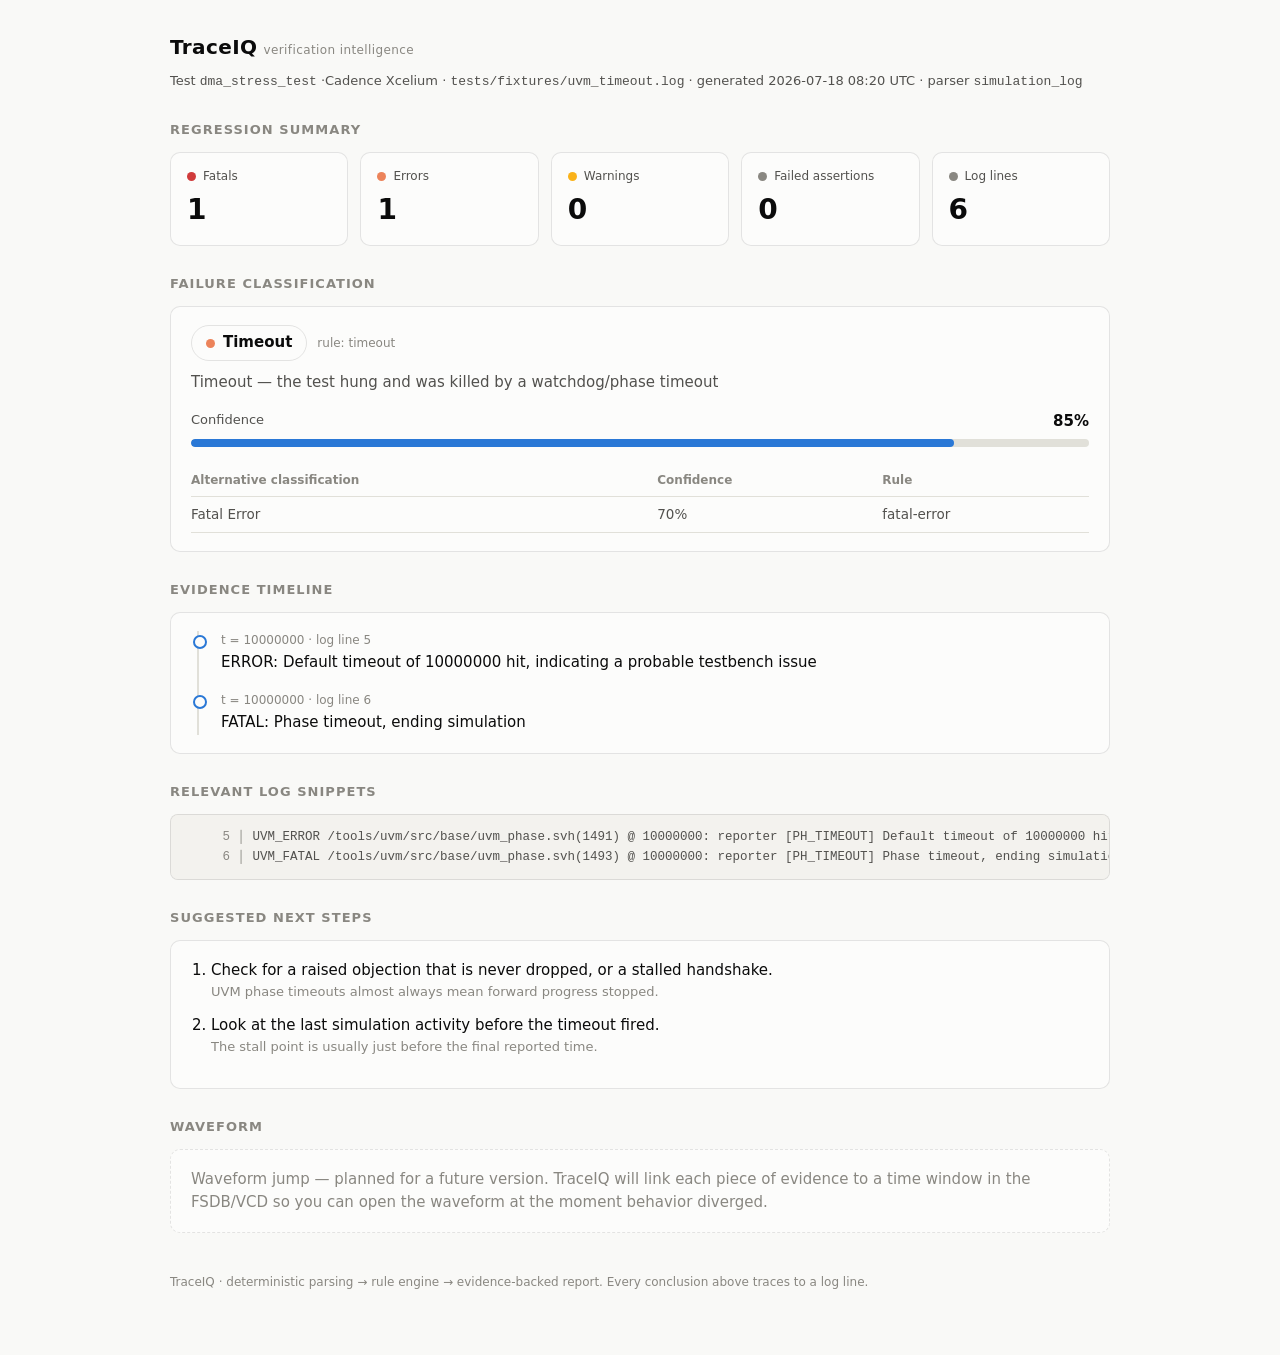
==== traceiq-sample-report.html @ 84b0ac48 "feat: add TraceIQ project card with GitHub link and sample report Co-Authored-By: Claude Fable 5 <no" ====
<!doctype html>
<html lang="en">
<head>
<meta charset="utf-8">
<meta name="viewport" content="width=device-width, initial-scale=1">
<title>TraceIQ — dma_stress_test</title>
<style>
  :root {
    color-scheme: light;
    --page:           #f9f9f7;
    --surface:        #fcfcfb;
    --ink:            #0b0b0b;
    --ink-2:          #52514e;
    --muted:          #898781;
    --hairline:       rgba(11,11,11,0.10);
    --grid:           #e1e0d9;
    --meter:          #2a78d6;   /* sequential blue: confidence is a magnitude */
    --meter-track:    #e1e0d9;
    --good:           #0ca30c;
    --warning:        #fab219;
    --serious:        #ec835a;
    --critical:       #d03b3b;
    --code-bg:        #f3f2ee;
  }
  @media (prefers-color-scheme: dark) {
    :root:not([data-theme="light"]) {
      color-scheme: dark;
      --page:        #0d0d0d;
      --surface:     #1a1a19;
      --ink:         #ffffff;
      --ink-2:       #c3c2b7;
      --muted:       #898781;
      --hairline:    rgba(255,255,255,0.10);
      --grid:        #2c2c2a;
      --meter:       #3987e5;
      --meter-track: #2c2c2a;
      --code-bg:     #232322;
    }
  }
  :root[data-theme="dark"] {
    color-scheme: dark;
    --page:        #0d0d0d;
    --surface:     #1a1a19;
    --ink:         #ffffff;
    --ink-2:       #c3c2b7;
    --muted:       #898781;
    --hairline:    rgba(255,255,255,0.10);
    --grid:        #2c2c2a;
    --meter:       #3987e5;
    --meter-track: #2c2c2a;
    --code-bg:     #232322;
  }

  * { box-sizing: border-box; }
  body {
    margin: 0;
    background: var(--page);
    color: var(--ink);
    font: 15px/1.55 system-ui, -apple-system, "Segoe UI", sans-serif;
  }
  .wrap { max-width: 980px; margin: 0 auto; padding: 32px 20px 64px; }

  header.masthead { display: flex; flex-wrap: wrap; align-items: baseline; gap: 8px 16px; margin-bottom: 8px; }
  .brand { font-size: 20px; font-weight: 700; letter-spacing: 0.02em; }
  .brand small { font-weight: 400; color: var(--muted); font-size: 12px; margin-left: 6px; }
  .meta { color: var(--ink-2); font-size: 13px; margin: 0 0 24px; }
  .meta code { color: var(--ink-2); }

  section { margin-top: 28px; }
  h2 { font-size: 13px; font-weight: 600; text-transform: uppercase; letter-spacing: 0.08em; color: var(--muted); margin: 0 0 12px; }

  .card {
    background: var(--surface);
    border: 1px solid var(--hairline);
    border-radius: 10px;
    padding: 18px 20px;
  }

  /* Stat tiles */
  .tiles { display: grid; grid-template-columns: repeat(auto-fit, minmax(150px, 1fr)); gap: 12px; }
  .tile { background: var(--surface); border: 1px solid var(--hairline); border-radius: 10px; padding: 14px 16px; }
  .tile .label { display: flex; align-items: center; gap: 7px; font-size: 12px; color: var(--ink-2); }
  .tile .value { font-size: 28px; font-weight: 700; color: var(--ink); margin-top: 2px; }
  .dot { width: 9px; height: 9px; border-radius: 50%; flex: 0 0 auto; }
  .dot.good { background: var(--good); } .dot.warning { background: var(--warning); }
  .dot.serious { background: var(--serious); } .dot.critical { background: var(--critical); }
  .dot.muted { background: var(--muted); }

  /* Classification */
  .verdict { display: flex; flex-wrap: wrap; align-items: center; gap: 10px; }
  .chip {
    display: inline-flex; align-items: center; gap: 8px;
    border: 1px solid var(--hairline); border-radius: 999px;
    padding: 5px 14px; font-weight: 600; font-size: 15px;
  }
  .verdict-summary { color: var(--ink-2); margin: 10px 0 0; }
  .rule-name { color: var(--muted); font-size: 12px; }

  .meter { margin-top: 16px; }
  .meter .meter-head { display: flex; justify-content: space-between; font-size: 13px; color: var(--ink-2); margin-bottom: 6px; }
  .meter .meter-head b { color: var(--ink); font-size: 15px; }
  .meter .track { height: 8px; border-radius: 4px; background: var(--meter-track); overflow: hidden; }
  .meter .fill { height: 100%; border-radius: 4px; background: var(--meter); }

  /* Evidence timeline */
  ol.timeline { list-style: none; margin: 0; padding: 0; }
  ol.timeline li { position: relative; padding: 0 0 16px 22px; border-left: 2px solid var(--grid); margin-left: 6px; }
  ol.timeline li:last-child { padding-bottom: 0; }
  ol.timeline li::before {
    content: ""; position: absolute; left: -6px; top: 4px;
    width: 10px; height: 10px; border-radius: 50%;
    background: var(--surface); border: 2px solid var(--meter);
  }
  .ev-when { font-size: 12px; color: var(--muted); }
  .ev-desc { margin: 2px 0 0; overflow-wrap: anywhere; }

  /* Snippets & tables */
  pre.snippet {
    background: var(--code-bg); border: 1px solid var(--hairline); border-radius: 8px;
    padding: 12px 14px; overflow-x: auto; font: 12.5px/1.6 ui-monospace, SFMono-Regular, Menlo, Consolas, monospace;
    color: var(--ink-2); margin: 0;
  }
  pre.snippet .ln { color: var(--muted); user-select: none; }
  table { border-collapse: collapse; width: 100%; font-size: 13.5px; }
  th { text-align: left; color: var(--muted); font-weight: 600; font-size: 12px; padding: 6px 12px 6px 0; border-bottom: 1px solid var(--grid); }
  td { padding: 7px 12px 7px 0; border-bottom: 1px solid var(--grid); color: var(--ink-2); vertical-align: top; }
  td.num { font-variant-numeric: tabular-nums; }

  /* Next steps */
  ol.steps { margin: 0; padding-left: 20px; }
  ol.steps li { margin-bottom: 12px; }
  ol.steps .why { display: block; color: var(--muted); font-size: 13px; }

  .placeholder { border-style: dashed; color: var(--muted); }
  footer { margin-top: 40px; color: var(--muted); font-size: 12px; }
</style>
</head>
<body>
<div class="wrap">

  <header class="masthead">
    <div class="brand">TraceIQ<small>verification intelligence</small></div>
  </header>
  <p class="meta">
Test <code>dma_stress_test</code> ·Cadence Xcelium ·    <code>tests/fixtures/uvm_timeout.log</code> ·
    generated 2026-07-18 08:20 UTC ·
    parser <code>simulation_log</code>
  </p>

  <section>
    <h2>Regression Summary</h2>
    <div class="tiles">
      <div class="tile"><div class="label"><span class="dot critical"></span>Fatals</div><div class="value">1</div></div>
      <div class="tile"><div class="label"><span class="dot serious"></span>Errors</div><div class="value">1</div></div>
      <div class="tile"><div class="label"><span class="dot warning"></span>Warnings</div><div class="value">0</div></div>
      <div class="tile"><div class="label"><span class="dot muted"></span>Failed assertions</div><div class="value">0</div></div>
      <div class="tile"><div class="label"><span class="dot muted"></span>Log lines</div><div class="value">6</div></div>
    </div>
  </section>

  <section>
    <h2>Failure Classification</h2>
    <div class="card">
      <div class="verdict">
        <span class="chip"><span class="dot serious"></span>Timeout</span>
        <span class="rule-name">rule: timeout</span>
      </div>
      <p class="verdict-summary">Timeout — the test hung and was killed by a watchdog/phase timeout</p>
      <div class="meter">
        <div class="meter-head"><span>Confidence</span><b>85%</b></div>
        <div class="track"><div class="fill" style="width: 85%"></div></div>
      </div>
      <div style="margin-top: 18px;">
        <table>
          <thead><tr><th>Alternative classification</th><th>Confidence</th><th>Rule</th></tr></thead>
          <tbody>
            <tr><td>Fatal Error</td><td class="num">70%</td><td>fatal-error</td></tr>
          </tbody>
        </table>
      </div>
    </div>
  </section>

  <section>
    <h2>Evidence Timeline</h2>
    <div class="card">
      <ol class="timeline">
        <li>
          <div class="ev-when">
t = 10000000 · log line 5          </div>
          <p class="ev-desc">ERROR: Default timeout of 10000000 hit, indicating a probable testbench issue</p>
        </li>
        <li>
          <div class="ev-when">
t = 10000000 · log line 6          </div>
          <p class="ev-desc">FATAL: Phase timeout, ending simulation</p>
        </li>
      </ol>
    </div>
  </section>

  <section>
    <h2>Relevant Log Snippets</h2>
    <pre class="snippet"><span class="ln">     5 │ </span>UVM_ERROR /tools/uvm/src/base/uvm_phase.svh(1491) @ 10000000: reporter [PH_TIMEOUT] Default timeout of 10000000 hit, indicating a probable testbench issue
<span class="ln">     6 │ </span>UVM_FATAL /tools/uvm/src/base/uvm_phase.svh(1493) @ 10000000: reporter [PH_TIMEOUT] Phase timeout, ending simulation
</pre>
  </section>

  <section>
    <h2>Suggested Next Steps</h2>
    <div class="card">
      <ol class="steps">
        <li>Check for a raised objection that is never dropped, or a stalled handshake.<span class="why">UVM phase timeouts almost always mean forward progress stopped.</span></li>
        <li>Look at the last simulation activity before the timeout fired.<span class="why">The stall point is usually just before the final reported time.</span></li>
      </ol>
    </div>
  </section>


  <section>
    <h2>Waveform</h2>
    <div class="card placeholder">
      Waveform jump — planned for a future version. TraceIQ will link each piece of
      evidence to a time window in the FSDB/VCD so you can open the waveform at the
      moment behavior diverged.
    </div>
  </section>

  <footer>TraceIQ · deterministic parsing → rule engine → evidence-backed report. Every conclusion above traces to a log line.</footer>
</div>
</body>
</html>
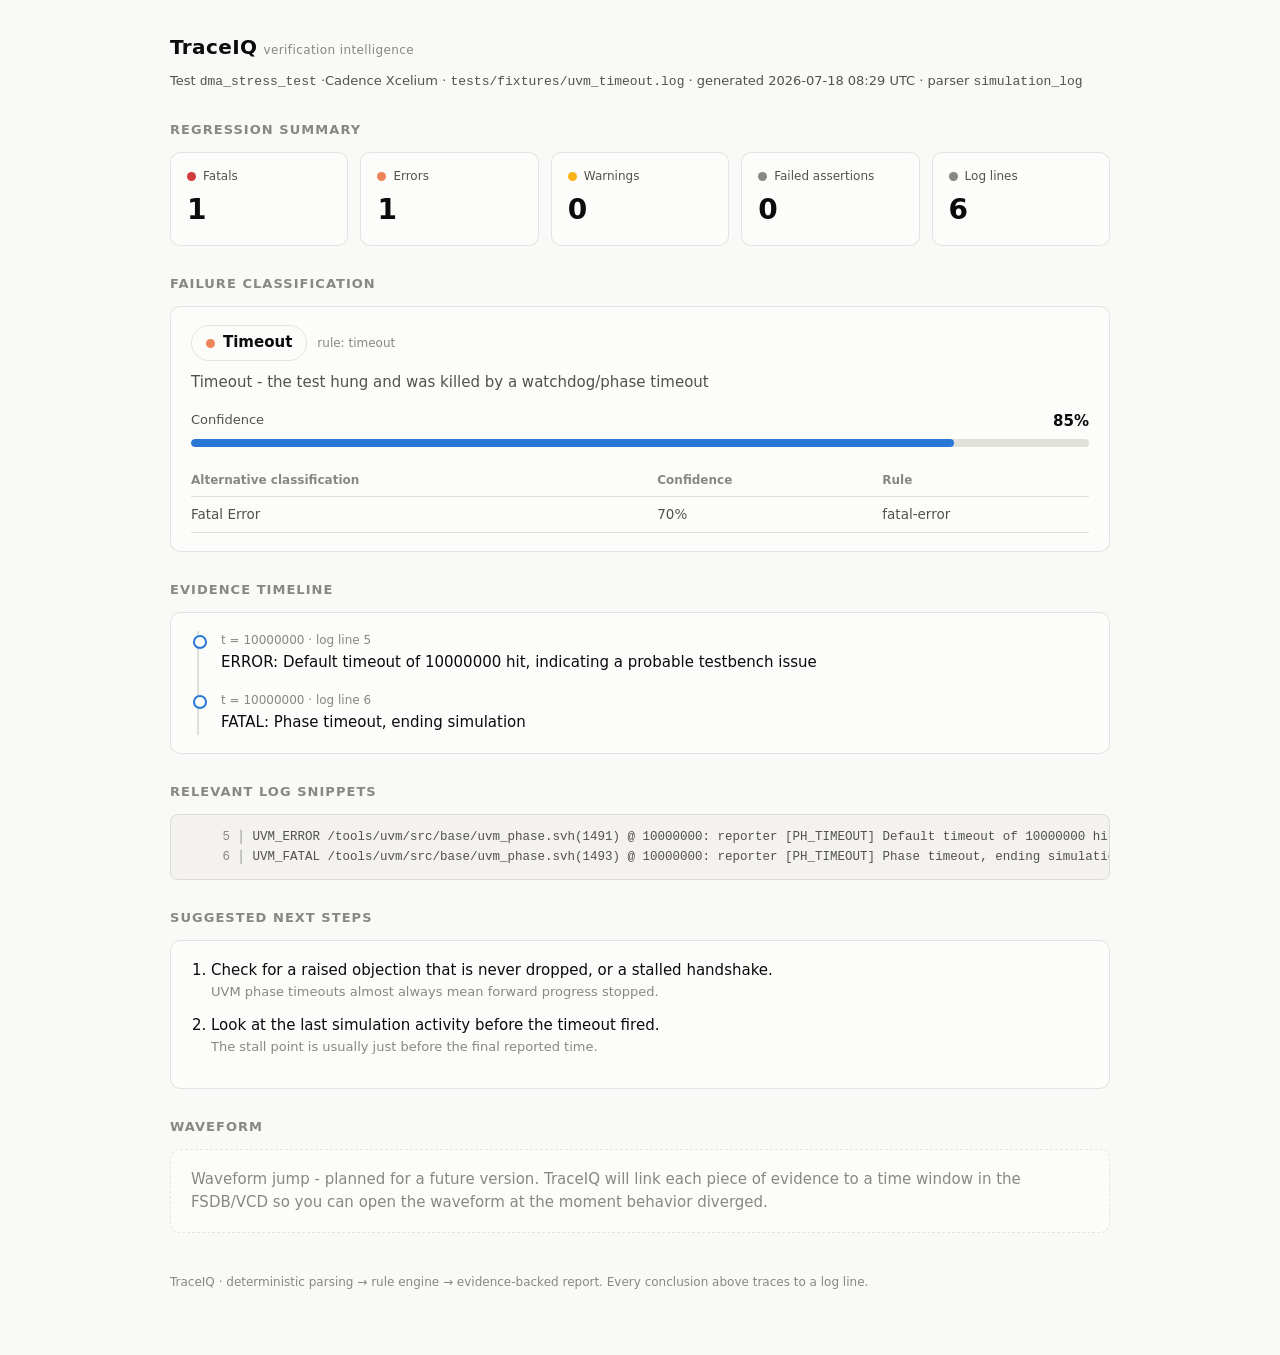
==== commit b1e0db42: "style: replace em dashes with plain punctuation site-wide; regenerate TraceIQ sample report Co-Autho" ====
--- a/traceiq-sample-report.html
+++ b/traceiq-sample-report.html
@@ -3,7 +3,7 @@
 <head>
 <meta charset="utf-8">
 <meta name="viewport" content="width=device-width, initial-scale=1">
-<title>TraceIQ — dma_stress_test</title>
+<title>TraceIQ - dma_stress_test</title>
 <style>
   :root {
     color-scheme: light;
@@ -143,7 +143,7 @@
   </header>
   <p class="meta">
 Test <code>dma_stress_test</code> ·Cadence Xcelium ·    <code>tests/fixtures/uvm_timeout.log</code> ·
-    generated 2026-07-18 08:20 UTC ·
+    generated 2026-07-18 08:29 UTC ·
     parser <code>simulation_log</code>
   </p>
 
@@ -165,7 +165,7 @@
         <span class="chip"><span class="dot serious"></span>Timeout</span>
         <span class="rule-name">rule: timeout</span>
       </div>
-      <p class="verdict-summary">Timeout — the test hung and was killed by a watchdog/phase timeout</p>
+      <p class="verdict-summary">Timeout - the test hung and was killed by a watchdog/phase timeout</p>
       <div class="meter">
         <div class="meter-head"><span>Confidence</span><b>85%</b></div>
         <div class="track"><div class="fill" style="width: 85%"></div></div>
@@ -220,7 +220,7 @@
   <section>
     <h2>Waveform</h2>
     <div class="card placeholder">
-      Waveform jump — planned for a future version. TraceIQ will link each piece of
+      Waveform jump - planned for a future version. TraceIQ will link each piece of
       evidence to a time window in the FSDB/VCD so you can open the waveform at the
       moment behavior diverged.
     </div>
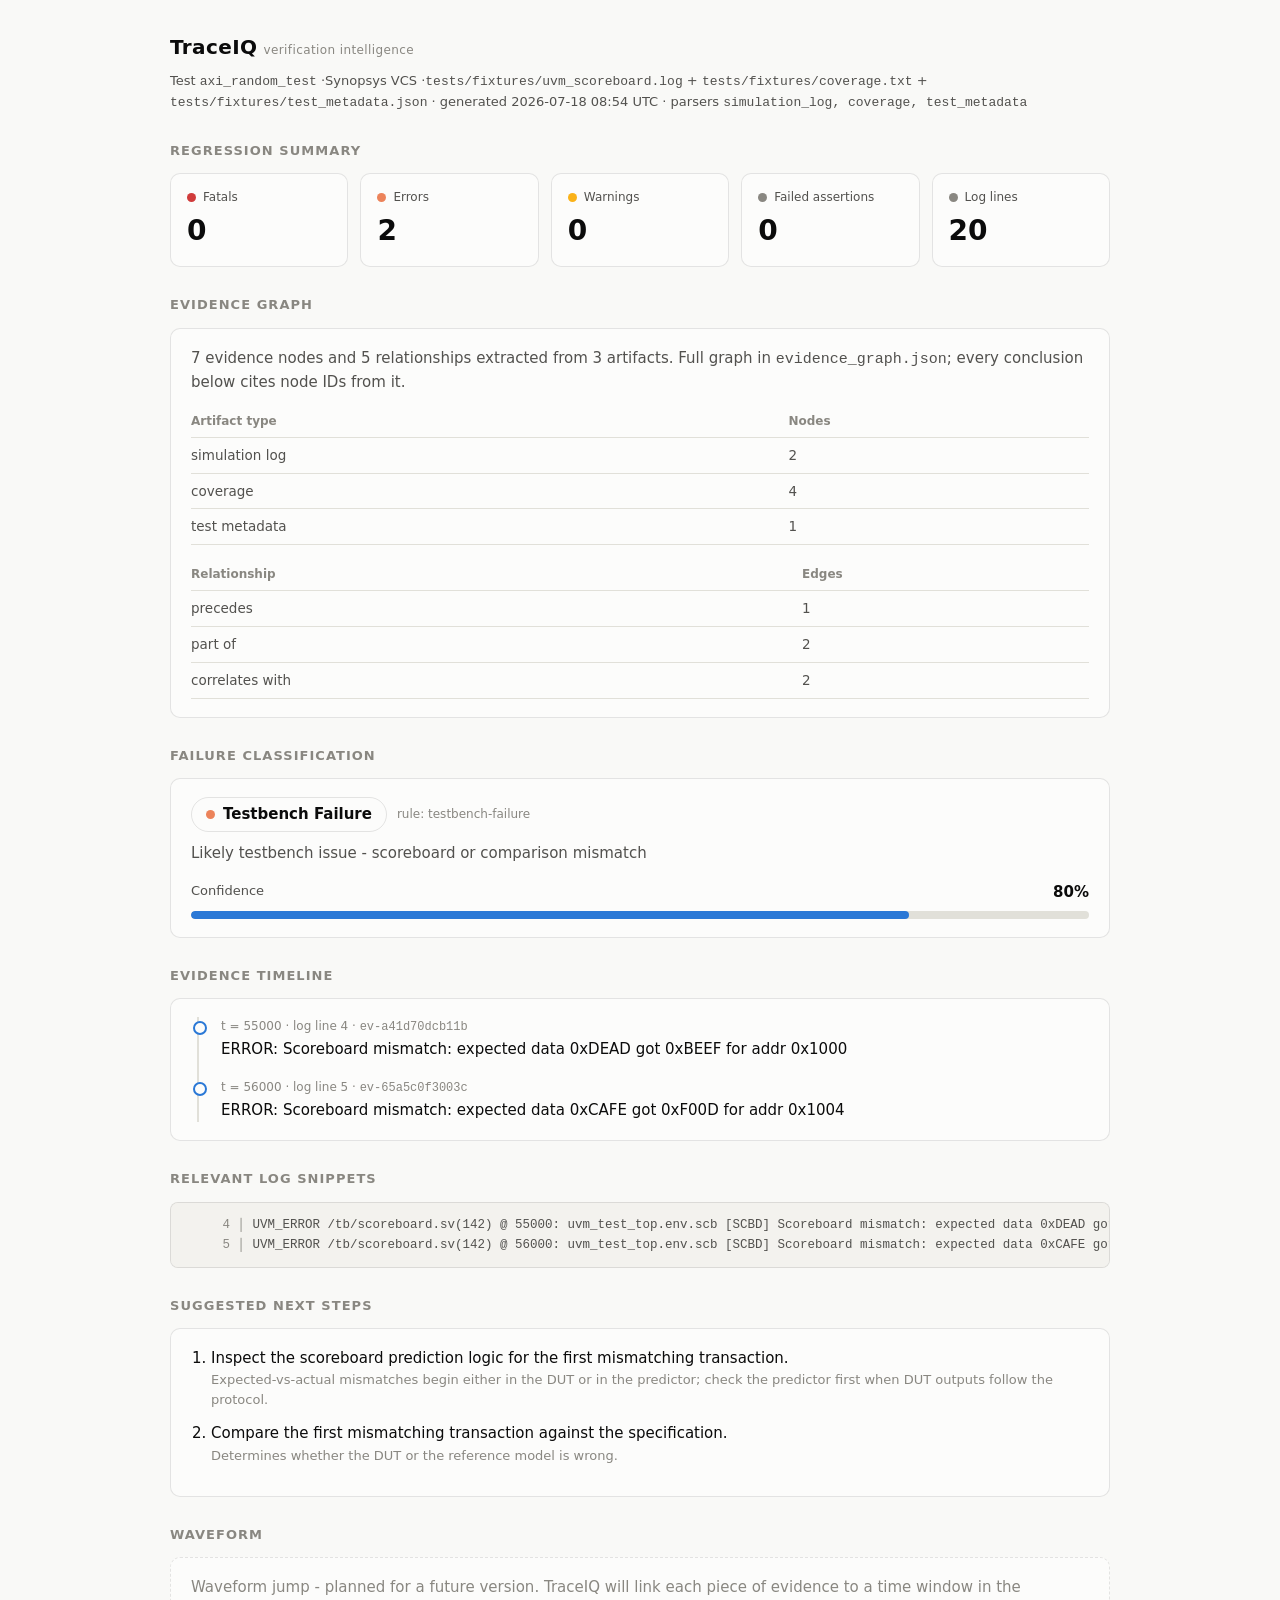
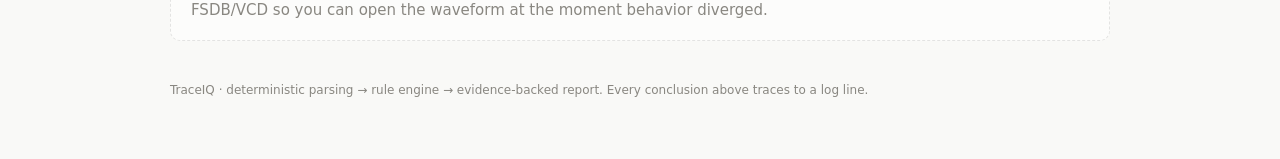
==== commit 2e9cdf90: "feat: update TraceIQ card for v0.2.0 Evidence Graph; refresh sample report (multi-artifact) Co-Autho" ====
--- a/traceiq-sample-report.html
+++ b/traceiq-sample-report.html
@@ -3,7 +3,7 @@
 <head>
 <meta charset="utf-8">
 <meta name="viewport" content="width=device-width, initial-scale=1">
-<title>TraceIQ - dma_stress_test</title>
+<title>TraceIQ - axi_random_test</title>
 <style>
   :root {
     color-scheme: light;
@@ -142,39 +142,45 @@
     <div class="brand">TraceIQ<small>verification intelligence</small></div>
   </header>
   <p class="meta">
-Test <code>dma_stress_test</code> ·Cadence Xcelium ·    <code>tests/fixtures/uvm_timeout.log</code> ·
-    generated 2026-07-18 08:29 UTC ·
-    parser <code>simulation_log</code>
+Test <code>axi_random_test</code> ·Synopsys VCS ·<code>tests/fixtures/uvm_scoreboard.log</code> + <code>tests/fixtures/coverage.txt</code> + <code>tests/fixtures/test_metadata.json</code> ·
+    generated 2026-07-18 08:54 UTC ·
+    parsers <code>simulation_log, coverage, test_metadata</code>
   </p>
 
   <section>
     <h2>Regression Summary</h2>
     <div class="tiles">
-      <div class="tile"><div class="label"><span class="dot critical"></span>Fatals</div><div class="value">1</div></div>
-      <div class="tile"><div class="label"><span class="dot serious"></span>Errors</div><div class="value">1</div></div>
+      <div class="tile"><div class="label"><span class="dot critical"></span>Fatals</div><div class="value">0</div></div>
+      <div class="tile"><div class="label"><span class="dot serious"></span>Errors</div><div class="value">2</div></div>
       <div class="tile"><div class="label"><span class="dot warning"></span>Warnings</div><div class="value">0</div></div>
       <div class="tile"><div class="label"><span class="dot muted"></span>Failed assertions</div><div class="value">0</div></div>
-      <div class="tile"><div class="label"><span class="dot muted"></span>Log lines</div><div class="value">6</div></div>
-    </div>
-  </section>
-
-  <section>
-    <h2>Failure Classification</h2>
-    <div class="card">
-      <div class="verdict">
-        <span class="chip"><span class="dot serious"></span>Timeout</span>
-        <span class="rule-name">rule: timeout</span>
-      </div>
-      <p class="verdict-summary">Timeout - the test hung and was killed by a watchdog/phase timeout</p>
-      <div class="meter">
-        <div class="meter-head"><span>Confidence</span><b>85%</b></div>
-        <div class="track"><div class="fill" style="width: 85%"></div></div>
-      </div>
-      <div style="margin-top: 18px;">
+      <div class="tile"><div class="label"><span class="dot muted"></span>Log lines</div><div class="value">20</div></div>
+    </div>
+  </section>
+
+  <section>
+    <h2>Evidence Graph</h2>
+    <div class="card">
+      <p style="margin: 0 0 12px; color: var(--ink-2);">
+        7 evidence nodes and 5
+        relationships extracted from 3 artifacts.
+        Full graph in <code>evidence_graph.json</code>; every conclusion below cites node IDs from it.
+      </p>
+      <table>
+        <thead><tr><th>Artifact type</th><th>Nodes</th></tr></thead>
+        <tbody>
+          <tr><td>simulation log</td><td class="num">2</td></tr>
+          <tr><td>coverage</td><td class="num">4</td></tr>
+          <tr><td>test metadata</td><td class="num">1</td></tr>
+        </tbody>
+      </table>
+      <div style="margin-top: 14px;">
         <table>
-          <thead><tr><th>Alternative classification</th><th>Confidence</th><th>Rule</th></tr></thead>
+          <thead><tr><th>Relationship</th><th>Edges</th></tr></thead>
           <tbody>
-            <tr><td>Fatal Error</td><td class="num">70%</td><td>fatal-error</td></tr>
+            <tr><td>precedes</td><td class="num">1</td></tr>
+            <tr><td>part of</td><td class="num">2</td></tr>
+            <tr><td>correlates with</td><td class="num">2</td></tr>
           </tbody>
         </table>
       </div>
@@ -182,18 +188,33 @@
   </section>
 
   <section>
+    <h2>Failure Classification</h2>
+    <div class="card">
+      <div class="verdict">
+        <span class="chip"><span class="dot serious"></span>Testbench Failure</span>
+        <span class="rule-name">rule: testbench-failure</span>
+      </div>
+      <p class="verdict-summary">Likely testbench issue - scoreboard or comparison mismatch</p>
+      <div class="meter">
+        <div class="meter-head"><span>Confidence</span><b>80%</b></div>
+        <div class="track"><div class="fill" style="width: 80%"></div></div>
+      </div>
+    </div>
+  </section>
+
+  <section>
     <h2>Evidence Timeline</h2>
     <div class="card">
       <ol class="timeline">
         <li>
           <div class="ev-when">
-t = 10000000 · log line 5          </div>
-          <p class="ev-desc">ERROR: Default timeout of 10000000 hit, indicating a probable testbench issue</p>
+t = 55000 · log line 4 · <code>ev-a41d70dcb11b</code>          </div>
+          <p class="ev-desc">ERROR: Scoreboard mismatch: expected data 0xDEAD got 0xBEEF for addr 0x1000</p>
         </li>
         <li>
           <div class="ev-when">
-t = 10000000 · log line 6          </div>
-          <p class="ev-desc">FATAL: Phase timeout, ending simulation</p>
+t = 56000 · log line 5 · <code>ev-65a5c0f3003c</code>          </div>
+          <p class="ev-desc">ERROR: Scoreboard mismatch: expected data 0xCAFE got 0xF00D for addr 0x1004</p>
         </li>
       </ol>
     </div>
@@ -201,8 +222,8 @@
 
   <section>
     <h2>Relevant Log Snippets</h2>
-    <pre class="snippet"><span class="ln">     5 │ </span>UVM_ERROR /tools/uvm/src/base/uvm_phase.svh(1491) @ 10000000: reporter [PH_TIMEOUT] Default timeout of 10000000 hit, indicating a probable testbench issue
-<span class="ln">     6 │ </span>UVM_FATAL /tools/uvm/src/base/uvm_phase.svh(1493) @ 10000000: reporter [PH_TIMEOUT] Phase timeout, ending simulation
+    <pre class="snippet"><span class="ln">     4 │ </span>UVM_ERROR /tb/scoreboard.sv(142) @ 55000: uvm_test_top.env.scb [SCBD] Scoreboard mismatch: expected data 0xDEAD got 0xBEEF for addr 0x1000
+<span class="ln">     5 │ </span>UVM_ERROR /tb/scoreboard.sv(142) @ 56000: uvm_test_top.env.scb [SCBD] Scoreboard mismatch: expected data 0xCAFE got 0xF00D for addr 0x1004
 </pre>
   </section>
 
@@ -210,8 +231,8 @@
     <h2>Suggested Next Steps</h2>
     <div class="card">
       <ol class="steps">
-        <li>Check for a raised objection that is never dropped, or a stalled handshake.<span class="why">UVM phase timeouts almost always mean forward progress stopped.</span></li>
-        <li>Look at the last simulation activity before the timeout fired.<span class="why">The stall point is usually just before the final reported time.</span></li>
+        <li>Inspect the scoreboard prediction logic for the first mismatching transaction.<span class="why">Expected-vs-actual mismatches begin either in the DUT or in the predictor; check the predictor first when DUT outputs follow the protocol.</span></li>
+        <li>Compare the first mismatching transaction against the specification.<span class="why">Determines whether the DUT or the reference model is wrong.</span></li>
       </ol>
     </div>
   </section>
